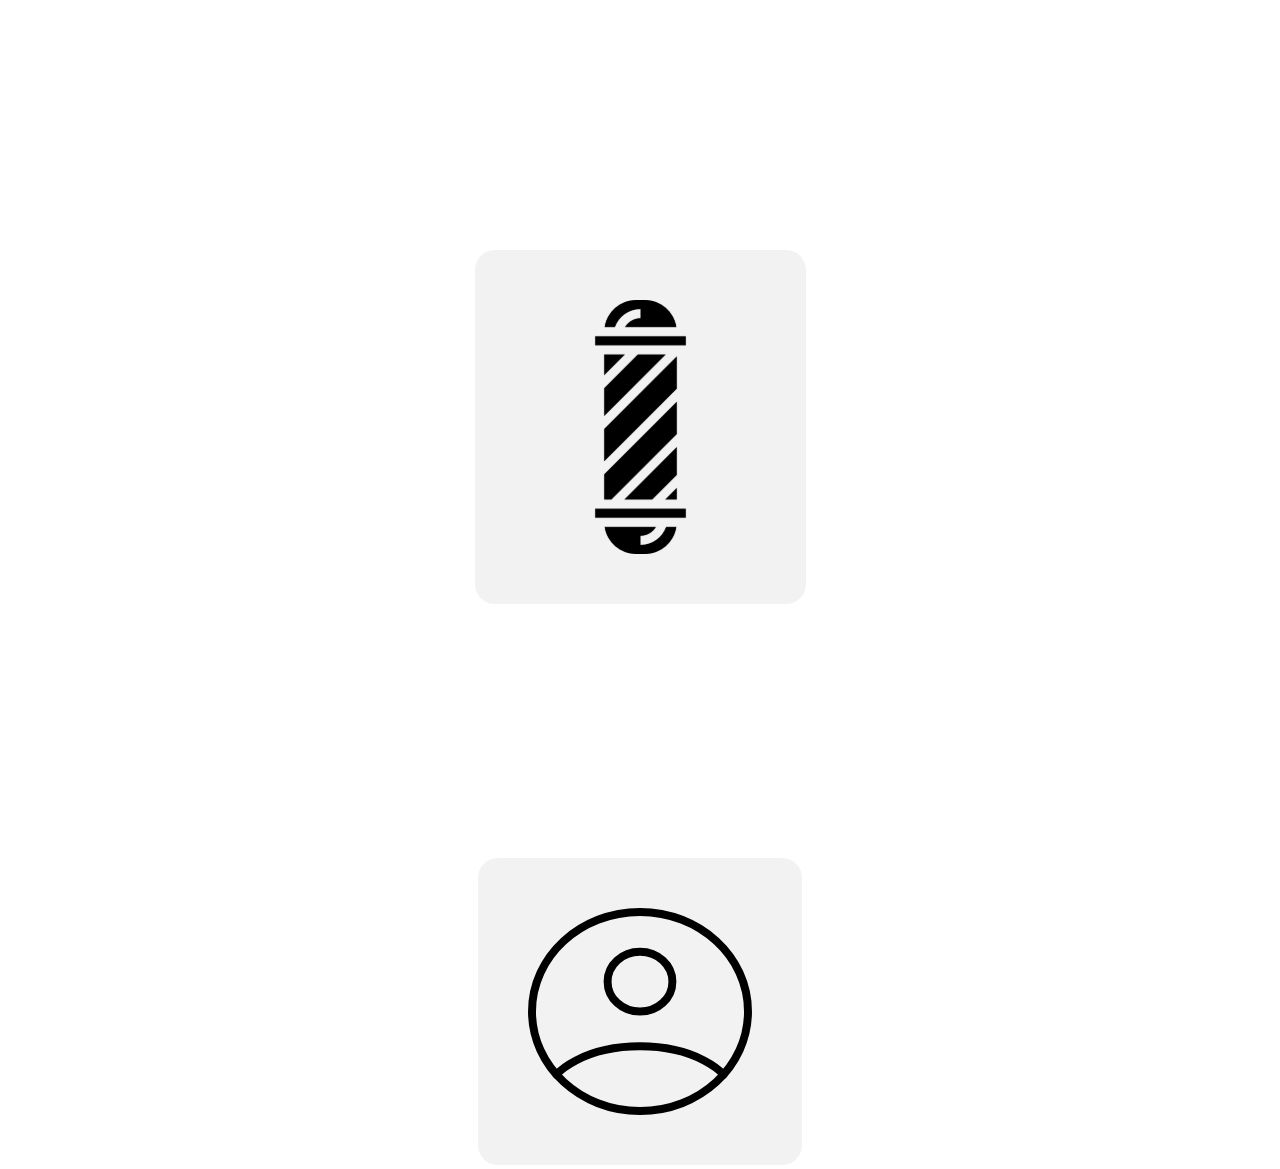
==== projeto-barbearia/pages/cadastroSeleçao.html @ d89a59cb "Add files via upload" ====
<!DOCTYPE html>
<html lang="en">
<head>
    <meta charset="UTF-8">
    <meta http-equiv="X-UA-Compatible" content="IE=edge">
    <meta name="viewport" content="width=device-width, initial-scale=1.0">
    <title>cadastro</title>
    <!-- link css -->
    <link rel="stylesheet" href="../styleselecao.css">
     <!-- LINK BOOTSTRAP -->
     <link href="https://cdn.jsdelivr.net/npm/bootstrap@5.3.0-alpha1/dist/css/bootstrap.min.css" rel="stylesheet" integrity="sha384-GLhlTQ8iRABdZLl6O3oVMWSktQOp6b7In1Zl3/Jr59b6EGGoI1aFkw7cmDA6j6gD" crossorigin="anonymous">

</head>
<body>


    <main>
        <!-- div principal da linha  -->
            <div class="row" >
                <!-- primeira coluna  -->
                    <div class="col-6"id="center"  >
                        <div>
                           <a href="./cadastroProprietario.html"> <img src="../img/barba.svg" alt=""></a>
                        </div>
                    </div>

                <!-- segunda coluna -->
                    <div class="col-6" id="center">
                       <a href="./cadastroCliente.html"><img src="../img/client.svg" alt=""></a>
                    </div>

            </div>
            <!-- fim da div das linhas -->







    </main>









    <script src="https://cdn.jsdelivr.net/npm/bootstrap@5.3.0-alpha1/dist/js/bootstrap.bundle.min.js" integrity="sha384-w76AqPfDkMBDXo30jS1Sgez6pr3x5MlQ1ZAGC+nuZB+EYdgRZgiwxhTBTkF7CXvN" crossorigin="anonymous"></script>

</body>
</html>
---- projeto-barbearia/styleselecao.css ----
*{
    padding: 0;
    margin: 0;
    box-sizing: border-box;
}


#center{
 
    display: flex;
    align-items: center;
    justify-content: center;
   margin-top:250PX;
    
}


img{
   
    padding: 50px;
    
    border-radius: 20px;
    
    background-color: #f2f2f2;
}
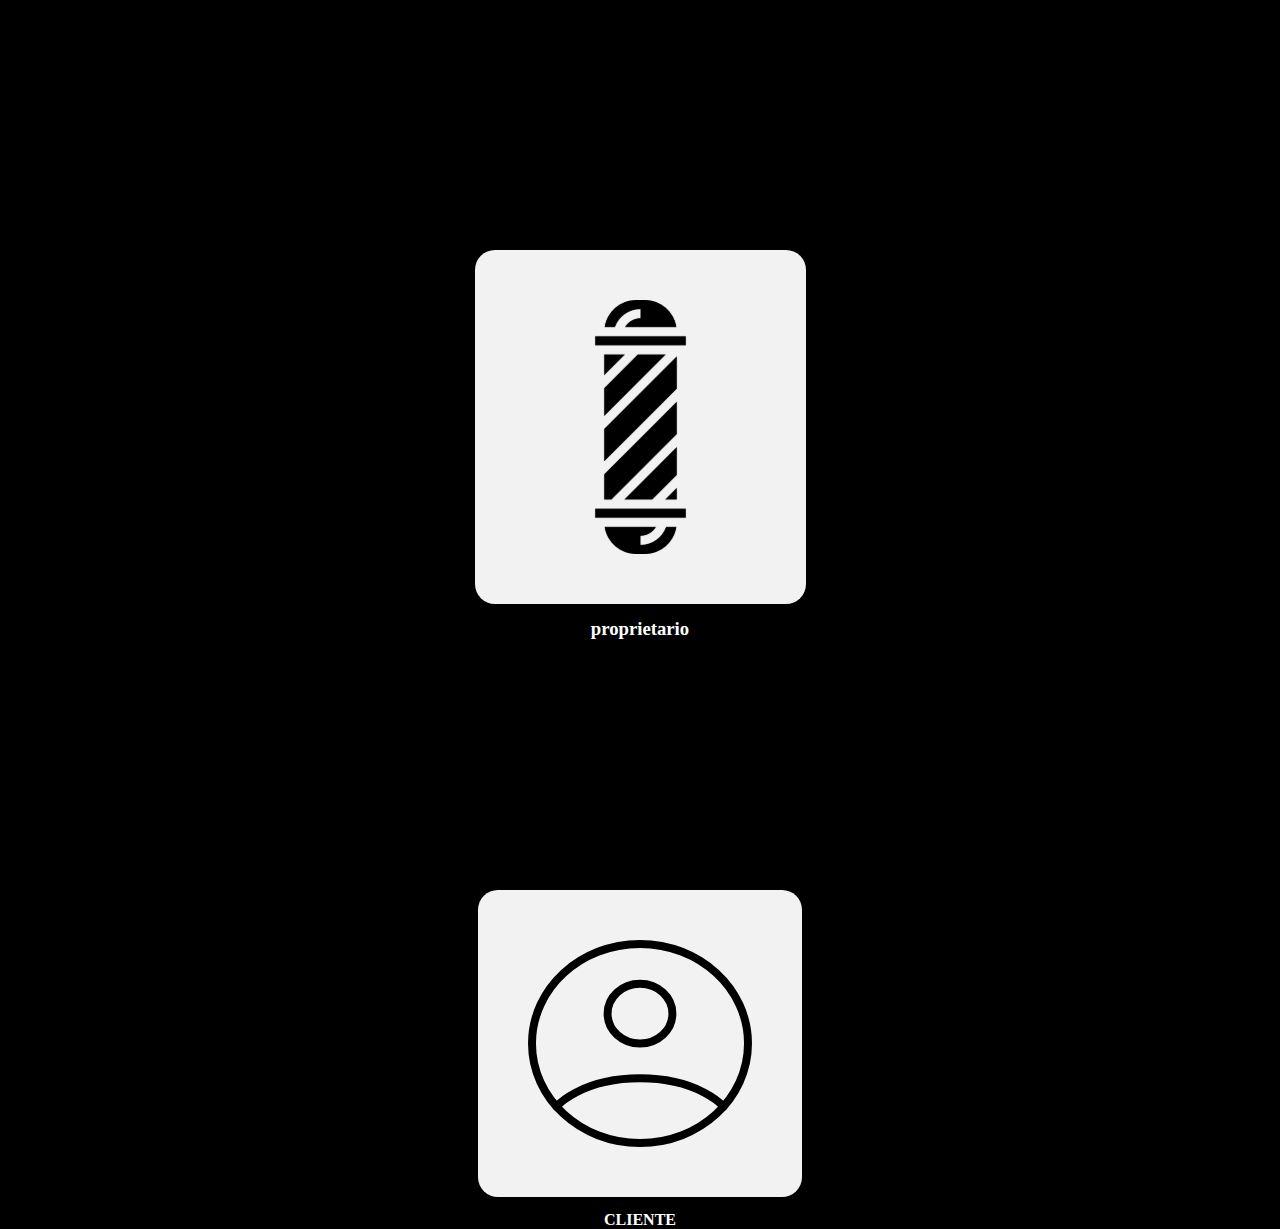
==== commit 62ba3f5b: "hhmm-2" ====
--- a/projeto-barbearia/pages/cadastroSeleçao.html
+++ b/projeto-barbearia/pages/cadastroSeleçao.html
@@ -11,7 +11,7 @@
      <link href="https://cdn.jsdelivr.net/npm/bootstrap@5.3.0-alpha1/dist/css/bootstrap.min.css" rel="stylesheet" integrity="sha384-GLhlTQ8iRABdZLl6O3oVMWSktQOp6b7In1Zl3/Jr59b6EGGoI1aFkw7cmDA6j6gD" crossorigin="anonymous">
 
 </head>
-<body>
+<body id="bd">
 
 
     <main>
@@ -21,12 +21,18 @@
                     <div class="col-6"id="center"  >
                         <div>
                            <a href="./cadastroProprietario.html"> <img src="../img/barba.svg" alt=""></a>
+                        
+                        </div>
+
+                        <div>
+                            <h3>proprietario</h3>
                         </div>
                     </div>
 
                 <!-- segunda coluna -->
                     <div class="col-6" id="center">
                        <a href="./cadastroCliente.html"><img src="../img/client.svg" alt=""></a>
+                       <h4>CLIENTE</h4>
                     </div>
 
             </div>
--- a/projeto-barbearia/styleselecao.css
+++ b/projeto-barbearia/styleselecao.css
@@ -3,7 +3,9 @@
     margin: 0;
     box-sizing: border-box;
 }
-
+#bd{
+    background-color: black;
+}
 
 #center{
  
@@ -11,6 +13,9 @@
     align-items: center;
     justify-content: center;
    margin-top:250PX;
+   flex-direction: column;
+   color: #fff;
+   gap: 10px;
     
 }
 
